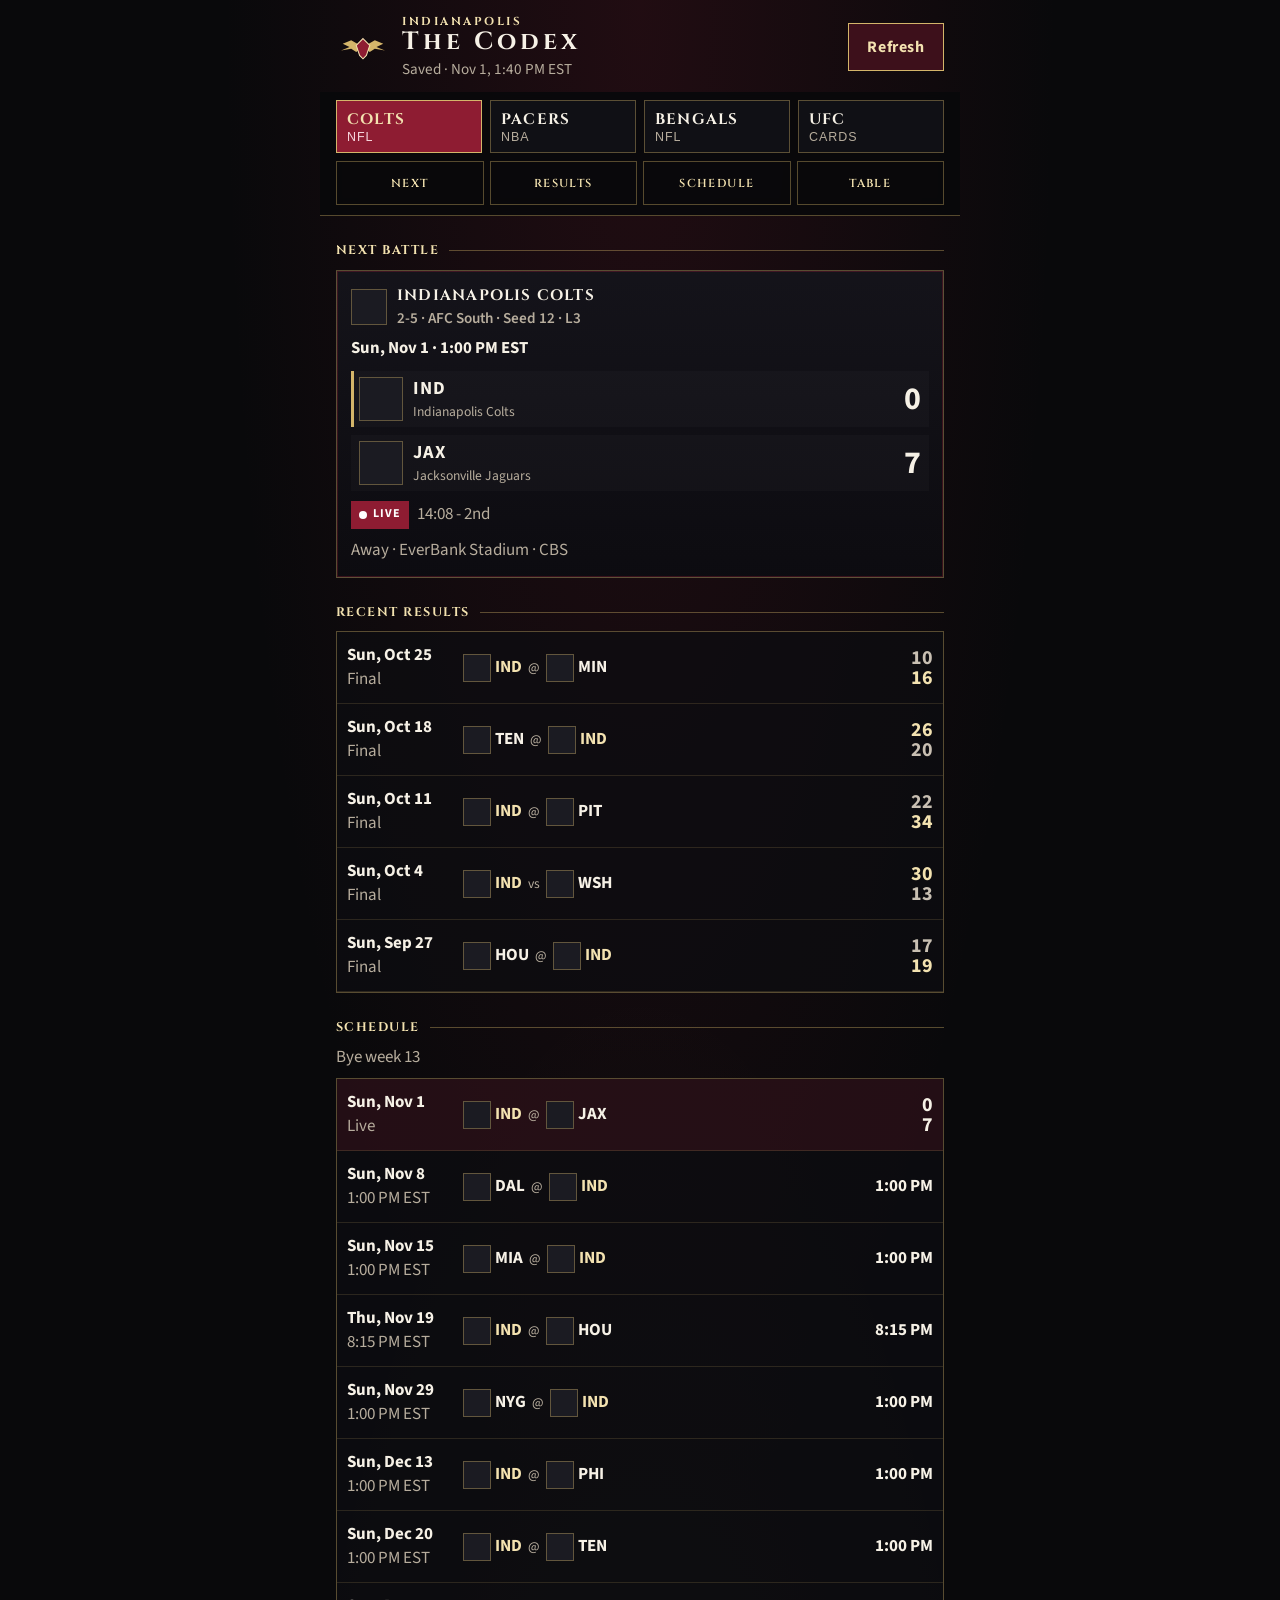
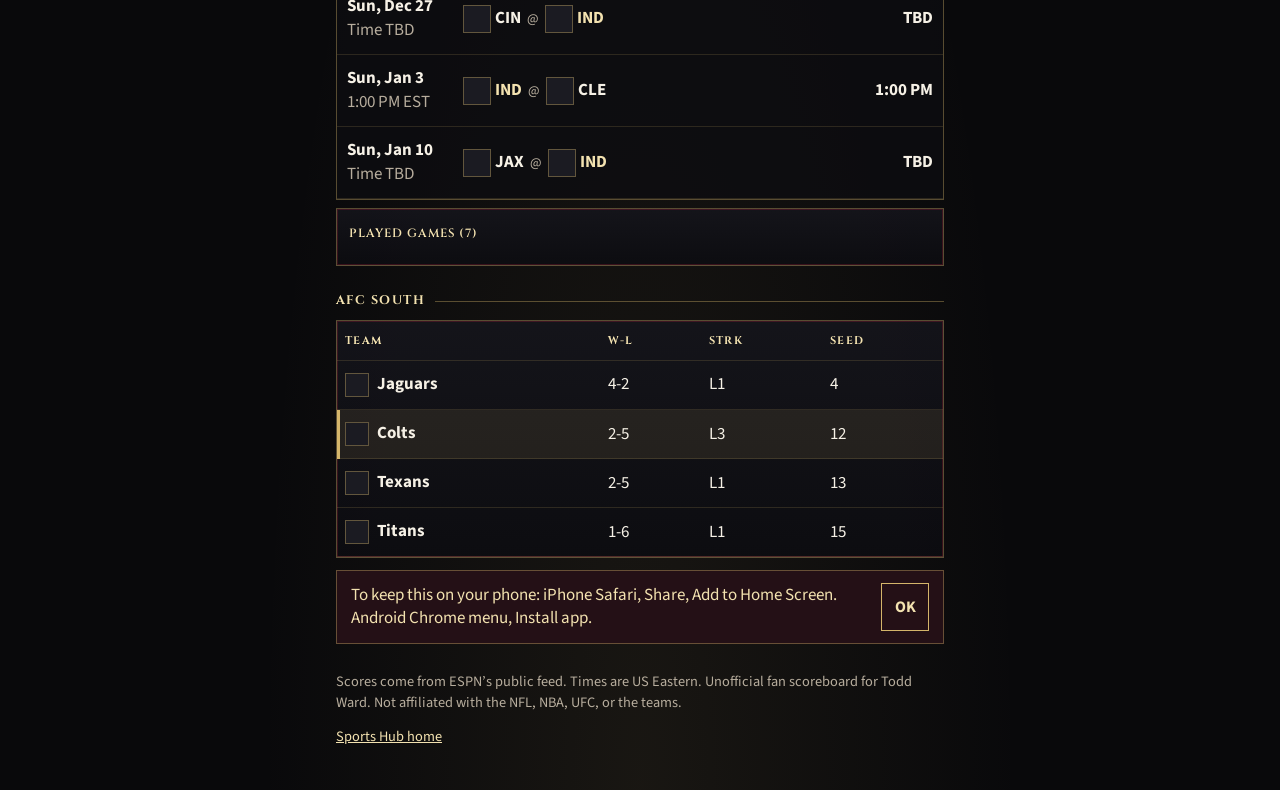
==== sports/index.html @ fb6eca62 "Add the Ward Sports phone scoreboard. A home-screen app for the Colts, Pacers, Bengals, and UFC, wit" ====
<!DOCTYPE html>
<html lang="en">
<head>
  <meta charset="utf-8">
  <meta name="viewport" content="width=device-width, initial-scale=1, viewport-fit=cover">
  <meta name="theme-color" content="#09090b">
  <meta name="description" content="Colts, Pacers, Bengals, and UFC scores for Todd Ward. Times in US Eastern.">
  <meta name="mobile-web-app-capable" content="yes">
  <meta name="apple-mobile-web-app-capable" content="yes">
  <meta name="apple-mobile-web-app-status-bar-style" content="black-translucent">
  <meta name="apple-mobile-web-app-title" content="Ward Sports">
  <title>Ward Sports</title>
  <link rel="manifest" href="manifest.webmanifest">
  <link rel="icon" href="icons/icon-192.png" sizes="192x192">
  <link rel="apple-touch-icon" href="icons/apple-touch-icon.png">
  <link rel="stylesheet" href="css/app.css">
</head>
<body>
  <div class="shell">
    <header class="mast">
      <div class="brand">
        <svg class="aquila" viewBox="0 0 64 32" aria-hidden="true">
          <path fill="#d4b56a" d="M32 16 L18 8 L8 12 L16 16 L6 20 L18 18 L24 22 Z"/>
          <path fill="#d4b56a" d="M32 16 L46 8 L56 12 L48 16 L58 20 L46 18 L40 22 Z"/>
          <path fill="#8e1c32" stroke="#f3e2b0" stroke-width="1.2" d="M32 6 L40 14 L36 26 L32 30 L28 26 L24 14 Z"/>
        </svg>
        <div>
          <p class="eyebrow">Indianapolis</p>
          <h1>The Codex</h1>
          <p class="place" id="updated">Eastern time</p>
        </div>
      </div>
      <button type="button" class="refresh" id="refresh">Refresh</button>
    </header>
    <div class="sticky-bar">
      <nav class="teams" id="teams" aria-label="Teams"></nav>
      <nav class="section-nav" id="sections" aria-label="Sections"></nav>
    </div>
    <div id="status"></div>
    <main id="main">
      <p class="empty">Consulting the Codex…</p>
    </main>
    <div class="hint" id="install-hint" hidden>
      <p>To keep this on your phone: iPhone Safari, Share, Add to Home Screen. Android Chrome menu, Install app.</p>
      <button type="button" id="dismiss-hint">OK</button>
    </div>
    <footer class="footer">
      <p>Scores come from ESPN’s public feed. Times are US Eastern. Unofficial fan scoreboard for Todd Ward. Not affiliated with the NFL, NBA, UFC, or the teams.</p>
      <p><a href="../">Sports Hub home</a></p>
    </footer>
  </div>
  <noscript>
    <p class="banner">This scoreboard needs JavaScript. It only requests public scores.</p>
  </noscript>
  <script type="module" src="js/app.js"></script>
</body>
</html>
---- sports/css/app.css ----
@font-face {
  font-family: "Cinzel";
  font-style: normal;
  font-weight: 600;
  font-display: swap;
  src: url("../fonts/cinzel-latin-600.woff2") format("woff2");
  unicode-range: U+0000-00FF, U+0131, U+0152-0153, U+02BB-02BC, U+02C6, U+02DA, U+02DC, U+0304, U+0308, U+0329, U+2000-206F, U+20AC, U+2122, U+2191, U+2193, U+2212, U+2215, U+FEFF, U+FFFD;
}
@font-face {
  font-family: "Cinzel";
  font-style: normal;
  font-weight: 700;
  font-display: swap;
  src: url("../fonts/cinzel-latin-700.woff2") format("woff2");
  unicode-range: U+0000-00FF, U+0131, U+0152-0153, U+02BB-02BC, U+02C6, U+02DA, U+02DC, U+0304, U+0308, U+0329, U+2000-206F, U+20AC, U+2122, U+2191, U+2193, U+2212, U+2215, U+FEFF, U+FFFD;
}
@font-face {
  font-family: "Source Sans 3";
  font-style: normal;
  font-weight: 400;
  font-display: swap;
  src: url("../fonts/source-sans-3-latin-ext-400.woff2") format("woff2");
  unicode-range: U+0100-02BA, U+02BD-02C5, U+02C7-02CC, U+02CE-02D7, U+02DD-02FF, U+0304, U+0308, U+0329, U+1D00-1DBF, U+1E00-1E9F, U+1EF2-1EFF, U+2020, U+20A0-20AB, U+20AD-20C0, U+2113, U+2C60-2C7F, U+A720-A7FF;
}
@font-face {
  font-family: "Source Sans 3";
  font-style: normal;
  font-weight: 600;
  font-display: swap;
  src: url("../fonts/source-sans-3-latin-ext-600.woff2") format("woff2");
  unicode-range: U+0100-02BA, U+02BD-02C5, U+02C7-02CC, U+02CE-02D7, U+02DD-02FF, U+0304, U+0308, U+0329, U+1D00-1DBF, U+1E00-1E9F, U+1EF2-1EFF, U+2020, U+20A0-20AB, U+20AD-20C0, U+2113, U+2C60-2C7F, U+A720-A7FF;
}
@font-face {
  font-family: "Source Sans 3";
  font-style: normal;
  font-weight: 700;
  font-display: swap;
  src: url("../fonts/source-sans-3-latin-ext-700.woff2") format("woff2");
  unicode-range: U+0100-02BA, U+02BD-02C5, U+02C7-02CC, U+02CE-02D7, U+02DD-02FF, U+0304, U+0308, U+0329, U+1D00-1DBF, U+1E00-1E9F, U+1EF2-1EFF, U+2020, U+20A0-20AB, U+20AD-20C0, U+2113, U+2C60-2C7F, U+A720-A7FF;
}
@font-face {
  font-family: "Source Sans 3";
  font-style: normal;
  font-weight: 400;
  font-display: swap;
  src: url("../fonts/source-sans-3-latin-400.woff2") format("woff2");
  unicode-range: U+0000-00FF, U+0131, U+0152-0153, U+02BB-02BC, U+02C6, U+02DA, U+02DC, U+0304, U+0308, U+0329, U+2000-206F, U+20AC, U+2122, U+2191, U+2193, U+2212, U+2215, U+FEFF, U+FFFD;
}
@font-face {
  font-family: "Source Sans 3";
  font-style: normal;
  font-weight: 600;
  font-display: swap;
  src: url("../fonts/source-sans-3-latin-600.woff2") format("woff2");
  unicode-range: U+0000-00FF, U+0131, U+0152-0153, U+02BB-02BC, U+02C6, U+02DA, U+02DC, U+0304, U+0308, U+0329, U+2000-206F, U+20AC, U+2122, U+2191, U+2193, U+2212, U+2215, U+FEFF, U+FFFD;
}
@font-face {
  font-family: "Source Sans 3";
  font-style: normal;
  font-weight: 700;
  font-display: swap;
  src: url("../fonts/source-sans-3-latin-700.woff2") format("woff2");
  unicode-range: U+0000-00FF, U+0131, U+0152-0153, U+02BB-02BC, U+02C6, U+02DA, U+02DC, U+0304, U+0308, U+0329, U+2000-206F, U+20AC, U+2122, U+2191, U+2193, U+2212, U+2215, U+FEFF, U+FFFD;
}

:root {
  color-scheme: dark;
  --bg: #09090b;
  --bg-2: #14141a;
  --ink: #f6f1e6;
  --muted: #b7ad9d;
  --gold: #d4b56a;
  --gold-2: #f3e2b0;
  --crimson: #8e1c32;
  --line: rgba(212, 181, 106, 0.38);
  --sans: "Source Sans 3", "Segoe UI", sans-serif;
  --display: "Cinzel", Palatino, "Palatino Linotype", serif;
}

* { box-sizing: border-box; }
html { scroll-behavior: smooth; }
body {
  margin: 0;
  background:
    radial-gradient(ellipse at top, rgba(142, 28, 50, 0.18), transparent 46%),
    radial-gradient(ellipse at bottom, rgba(212, 181, 106, 0.08), transparent 42%),
    var(--bg);
  color: var(--ink);
  font-family: var(--sans);
  font-size: 17px;
  line-height: 1.4;
}
button, a, summary { touch-action: manipulation; }
:focus-visible {
  outline: 3px solid var(--gold-2);
  outline-offset: 2px;
}
.shell {
  width: min(640px, 100%);
  margin: 0 auto;
  padding: 0 16px calc(28px + env(safe-area-inset-bottom));
}
.mast {
  display: flex;
  align-items: center;
  justify-content: space-between;
  gap: 12px;
  padding: calc(14px + env(safe-area-inset-top)) 0 12px;
}
.brand { display: flex; gap: 12px; align-items: center; min-width: 0; }
.aquila { width: 54px; height: 28px; flex: none; }
.eyebrow, .kicker, h2, .team-name, .event-name, .identity-name {
  font-family: var(--display);
  font-weight: 700;
  letter-spacing: 0.12em;
  text-transform: uppercase;
}
.eyebrow { margin: 0; color: var(--gold-2); font-size: 0.72rem; letter-spacing: 0.22em; }
h1 {
  margin: 0;
  font-family: var(--display);
  font-size: 1.55rem;
  font-weight: 700;
  letter-spacing: 0.16em;
  line-height: 1;
}
.place { margin: 4px 0 0; color: var(--muted); font-size: 0.95rem; }
.refresh {
  min-height: 48px;
  min-width: 96px;
  padding: 0 16px;
  border: 1px solid var(--gold);
  background: #3d101b;
  color: var(--gold-2);
  font: 700 1rem/1 var(--sans);
  letter-spacing: 0.04em;
}
.refresh:disabled { opacity: 0.6; }
.sticky-bar {
  position: sticky;
  top: env(safe-area-inset-top);
  z-index: 5;
  margin: 0 -16px;
  padding: 8px 16px 10px;
  background: rgba(9, 9, 11, 0.94);
  border-bottom: 1px solid var(--line);
  backdrop-filter: blur(10px);
}
.teams {
  display: grid;
  grid-template-columns: 1fr 1fr;
  gap: 8px;
}
.team-btn {
  min-height: 52px;
  padding: 8px 10px;
  border: 1px solid var(--line);
  background: #101015;
  color: var(--ink);
  text-align: left;
}
.team-btn.is-active {
  background: var(--crimson);
  border-color: var(--gold);
  color: var(--gold-2);
}
.team-name { display: block; font-size: 0.95rem; letter-spacing: 0.08em; }
.team-league { display: block; color: var(--muted); font-size: 0.78rem; letter-spacing: 0.08em; text-transform: uppercase; }
.team-btn.is-active .team-league { color: #f6d5dc; }
.section-nav {
  display: flex;
  gap: 6px;
  margin-top: 8px;
}
.section-link {
  flex: 1;
  min-height: 44px;
  display: flex;
  align-items: center;
  justify-content: center;
  border: 1px solid var(--line);
  background: transparent;
  color: var(--gold-2);
  text-decoration: none;
  font-family: var(--display);
  font-size: 0.72rem;
  letter-spacing: 0.12em;
  text-transform: uppercase;
  padding: 0 4px;
  cursor: pointer;
}
.game-row.is-event { grid-template-columns: 108px minmax(0, 1fr); }
.fighter-name { min-width: 0; }
.open-app {
  display: flex;
  align-items: center;
  justify-content: center;
  min-height: 56px;
  margin-top: 8px;
  text-decoration: none;
}
.hub-list { list-style: none; margin: 18px 0; padding: 0; display: grid; gap: 8px; }
.hub-list a {
  display: flex;
  align-items: center;
  min-height: 52px;
  padding: 0 14px;
  border: 1px solid var(--line);
  color: var(--gold-2);
  text-decoration: none;
  font-family: var(--display);
  letter-spacing: 0.08em;
  text-transform: uppercase;
}
.banner, .hint {
  margin: 12px 0 0;
  padding: 12px 14px;
  border: 1px solid var(--line);
  background: #241016;
  color: var(--gold-2);
}
.hint { display: flex; gap: 12px; align-items: center; justify-content: space-between; }
.hint p { margin: 0; }
.hint button, summary {
  min-height: 48px;
}
.hint button {
  flex: none;
  min-width: 48px;
  border: 1px solid var(--gold);
  background: transparent;
  color: var(--gold-2);
  font: 700 1rem/1 var(--sans);
}
.block { padding-top: 8px; scroll-margin-top: 210px; }
h2 {
  margin: 18px 0 10px;
  font-size: 0.78rem;
  color: var(--gold-2);
  display: flex;
  align-items: center;
  gap: 10px;
}
h2::after {
  content: "";
  height: 1px;
  flex: 1;
  background: var(--line);
}
.battle-card, .game-row, .table-wrap, details {
  background: linear-gradient(180deg, rgba(20, 20, 26, 0.96), rgba(12, 12, 16, 0.96));
  border: 1px solid var(--line);
  box-shadow: inset 0 0 0 1px rgba(142, 28, 50, 0.35);
}
.battle-card { padding: 14px; }
.identity { display: flex; gap: 10px; align-items: center; margin: 0 0 8px; }
.identity-name { display: block; font-size: 0.95rem; letter-spacing: 0.08em; }
.identity-meta, .meta, .note, .empty, .row-sub, .record, .weight, .method { color: var(--muted); }
.identity-meta { display: block; margin-top: 2px; font-family: var(--sans); letter-spacing: 0; text-transform: none; font-weight: 600; font-size: 0.95rem; }
.when { margin: 0 0 10px; font-size: 1.05rem; font-weight: 700; }
.scoreboard { display: grid; gap: 8px; }
.side, .fighter, .game-row, .mini {
  display: flex;
  align-items: center;
  gap: 10px;
}
.side {
  min-height: 56px;
  padding: 4px 8px;
  background: rgba(255, 255, 255, 0.02);
}
.side.is-ours { box-shadow: inset 3px 0 0 var(--gold); }
.side-name { display: flex; flex-direction: column; min-width: 0; flex: 1; }
.abbr { font-weight: 700; font-size: 1.15rem; letter-spacing: 0.06em; }
.full { color: var(--muted); font-size: 0.85rem; white-space: nowrap; overflow: hidden; text-overflow: ellipsis; }
.score {
  margin-left: auto;
  min-width: 2.2ch;
  font-variant-numeric: tabular-nums;
  font-weight: 700;
  font-size: 2rem;
  line-height: 1;
  color: var(--ink);
  text-align: right;
}
.score.is-win { color: var(--gold-2); }
.score.is-loss { color: #c8bfb2; }
.meta { margin: 10px 0 0; display: flex; gap: 8px; align-items: center; flex-wrap: wrap; }
.dim { color: var(--muted); }
.live-pill {
  display: inline-flex;
  align-items: center;
  min-height: 28px;
  padding: 0 8px;
  background: var(--crimson);
  color: #fff;
  font-weight: 700;
  letter-spacing: 0.08em;
  text-transform: uppercase;
  font-size: 0.75rem;
}
.live-pill::before {
  content: "";
  width: 8px;
  height: 8px;
  margin-right: 6px;
  border-radius: 50%;
  background: #fff;
  animation: pulse 1.4s ease-in-out infinite;
}
.stack { display: grid; }
.game-row {
  display: grid;
  grid-template-columns: 108px minmax(0, 1fr) auto;
  gap: 8px;
  align-items: center;
  min-height: 72px;
  padding: 8px 10px;
  border-top: 0;
  border-left: 0;
  border-right: 0;
  box-shadow: none;
  background: transparent;
}
.stack .game-row { border: 0; border-bottom: 1px solid rgba(212, 181, 106, 0.16); }
.stack { border: 1px solid var(--line); background: rgba(12, 12, 16, 0.75); }
.when-col, .event-line { display: flex; flex-direction: column; min-width: 0; }
.row-date { font-weight: 700; }
.matchup { display: flex; align-items: center; gap: 6px; min-width: 0; flex-wrap: wrap; }
.mini { gap: 4px; font-weight: 700; }
.mini.is-ours { color: var(--gold-2); }
.at { color: var(--muted); font-size: 0.85rem; }
.row-score { display: flex; flex-direction: column; align-items: flex-end; min-width: 52px; }
.row-score .score { font-size: 1.25rem; }
.row-time { font-weight: 700; }
.game-row.is-next { background: rgba(142, 28, 50, 0.18); }
.note, .empty { margin: 0 0 8px; }
.table-wrap { overflow-x: auto; }
table { width: 100%; border-collapse: collapse; }
th, td {
  padding: 12px 8px;
  text-align: left;
  border-bottom: 1px solid rgba(212, 181, 106, 0.16);
  font-variant-numeric: tabular-nums;
  white-space: nowrap;
}
th[scope="row"] {
  display: flex;
  align-items: center;
  gap: 8px;
  font-weight: 700;
  text-align: left;
}
tbody tr.is-ours { background: rgba(212, 181, 106, 0.1); box-shadow: inset 3px 0 0 var(--gold); }
thead th {
  font-family: var(--display);
  font-size: 0.68rem;
  letter-spacing: 0.12em;
  text-transform: uppercase;
  color: var(--gold-2);
  font-weight: 700;
}
.event-name { margin: 0 0 6px; font-size: 1.05rem; letter-spacing: 0.04em; line-height: 1.25; text-transform: none; }
.kicker { margin: 0 0 4px; color: var(--gold); font-size: 0.72rem; }
.fights { display: grid; gap: 8px; margin-top: 12px; }
.fight { padding: 8px 0; border-top: 1px solid rgba(212, 181, 106, 0.16); }
.fight.is-main { border-top: 0; padding-top: 0; }
.fighter { justify-content: space-between; }
.fight-head {
  display: flex;
  justify-content: space-between;
  align-items: baseline;
  gap: 12px;
  margin-bottom: 4px;
  font-size: 0.85rem;
}
.fighters { display: grid; gap: 4px; }
.fighter { min-height: 36px; }
.fighter-name { font-weight: 700; flex: 1; }
.fighter.is-winner .fighter-name { color: var(--gold-2); }
.win-mark {
  min-width: 28px;
  text-align: center;
  color: #1a1206;
  background: var(--gold);
  font-weight: 700;
  font-size: 0.8rem;
}
.method { margin-left: auto; }
details { margin-top: 8px; padding: 0 12px 8px; }
summary {
  display: flex;
  align-items: center;
  cursor: pointer;
  color: var(--gold-2);
  font-family: var(--display);
  letter-spacing: 0.08em;
  text-transform: uppercase;
  font-size: 0.75rem;
}
summary::-webkit-details-marker { display: none; }
.logo, .logo-fallback { object-fit: contain; flex: none; }
.logo-fallback {
  display: inline-block;
  border: 1px solid var(--line);
  background: #1b1b22;
}
.footer {
  margin-top: 28px;
  color: var(--muted);
  font-size: 0.9rem;
}
.footer a { color: var(--gold-2); }
@media (min-width: 520px) {
  .teams { grid-template-columns: repeat(4, 1fr); }
  .block { scroll-margin-top: 150px; }
}
@media (max-width: 380px) {
  .game-row { grid-template-columns: 92px minmax(0, 1fr); }
  .row-score { grid-column: 2; flex-direction: row; gap: 10px; justify-content: flex-end; }
  h1 { letter-spacing: 0.1em; font-size: 1.35rem; }
}
@media (prefers-reduced-motion: reduce) {
  .live-pill::before { animation: none; }
  html { scroll-behavior: auto; }
}
@keyframes pulse {
  0%, 100% { opacity: 1; }
  50% { opacity: 0.35; }
}
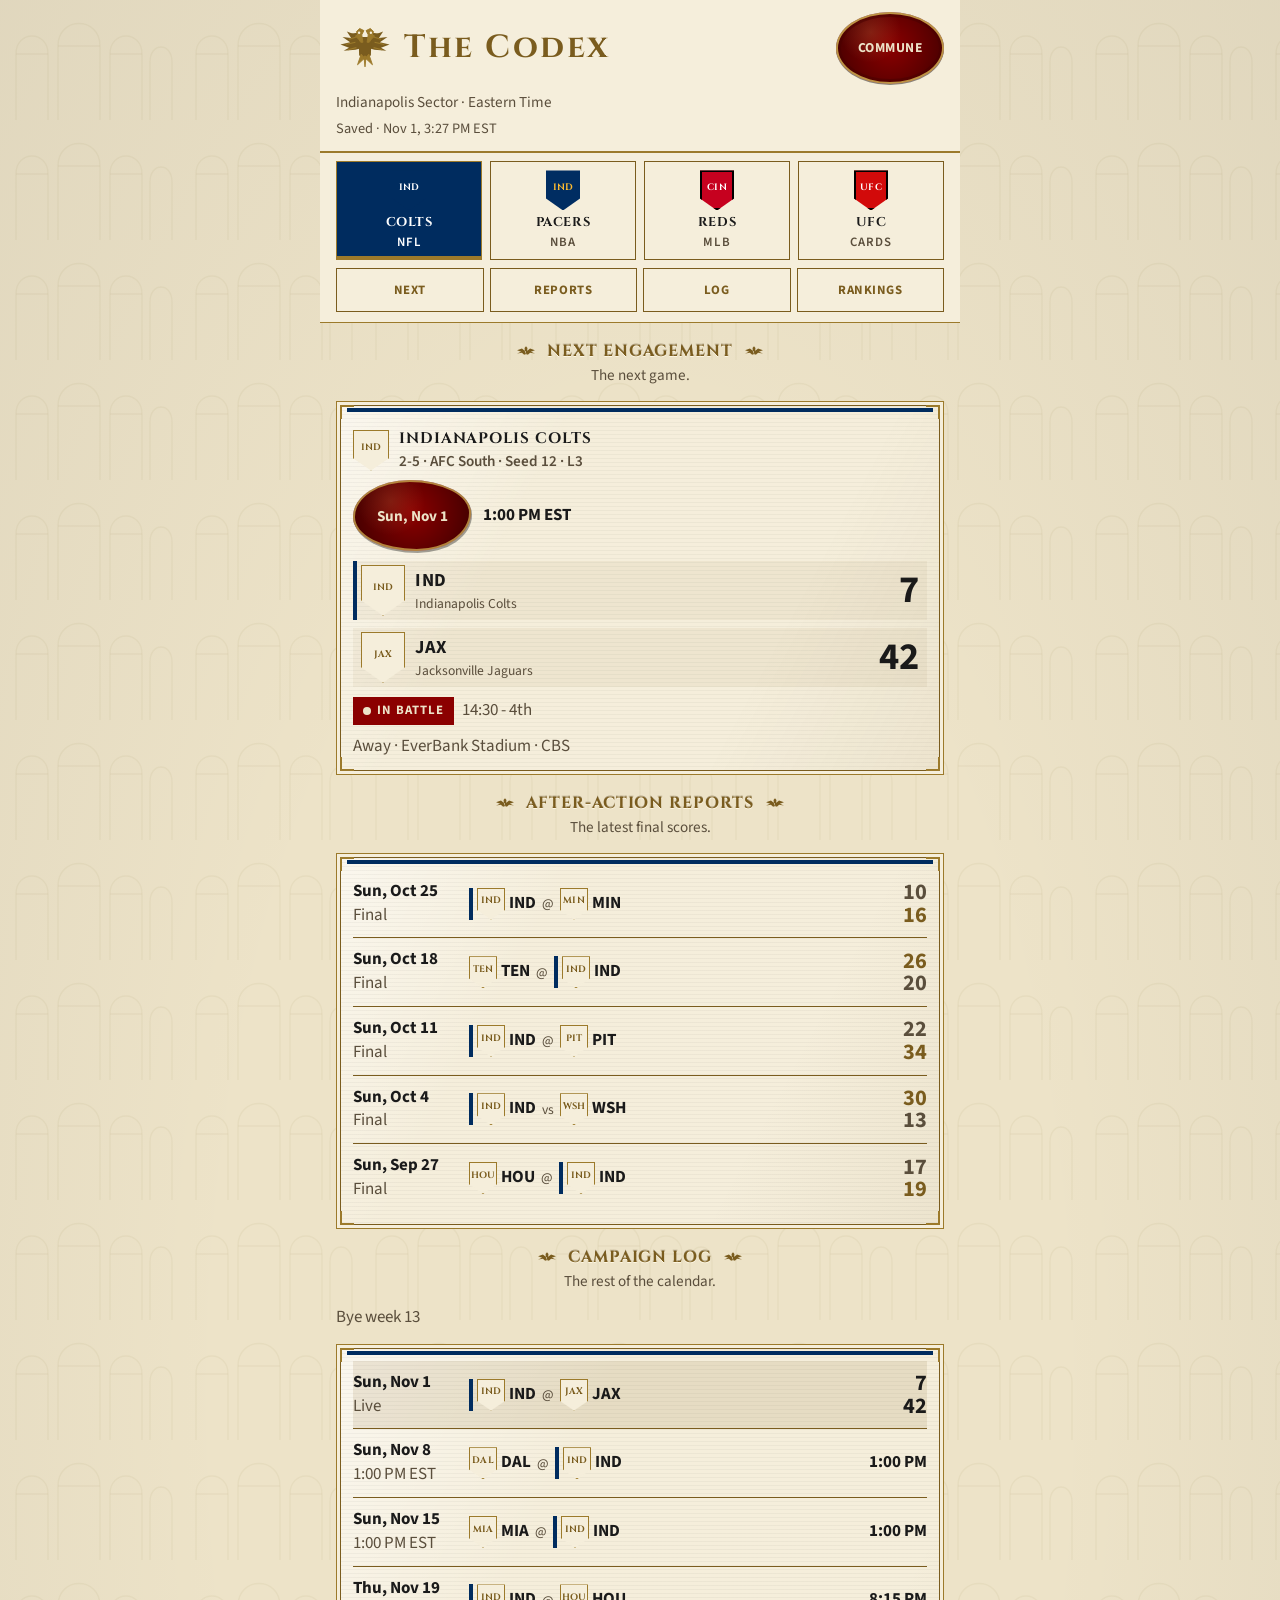
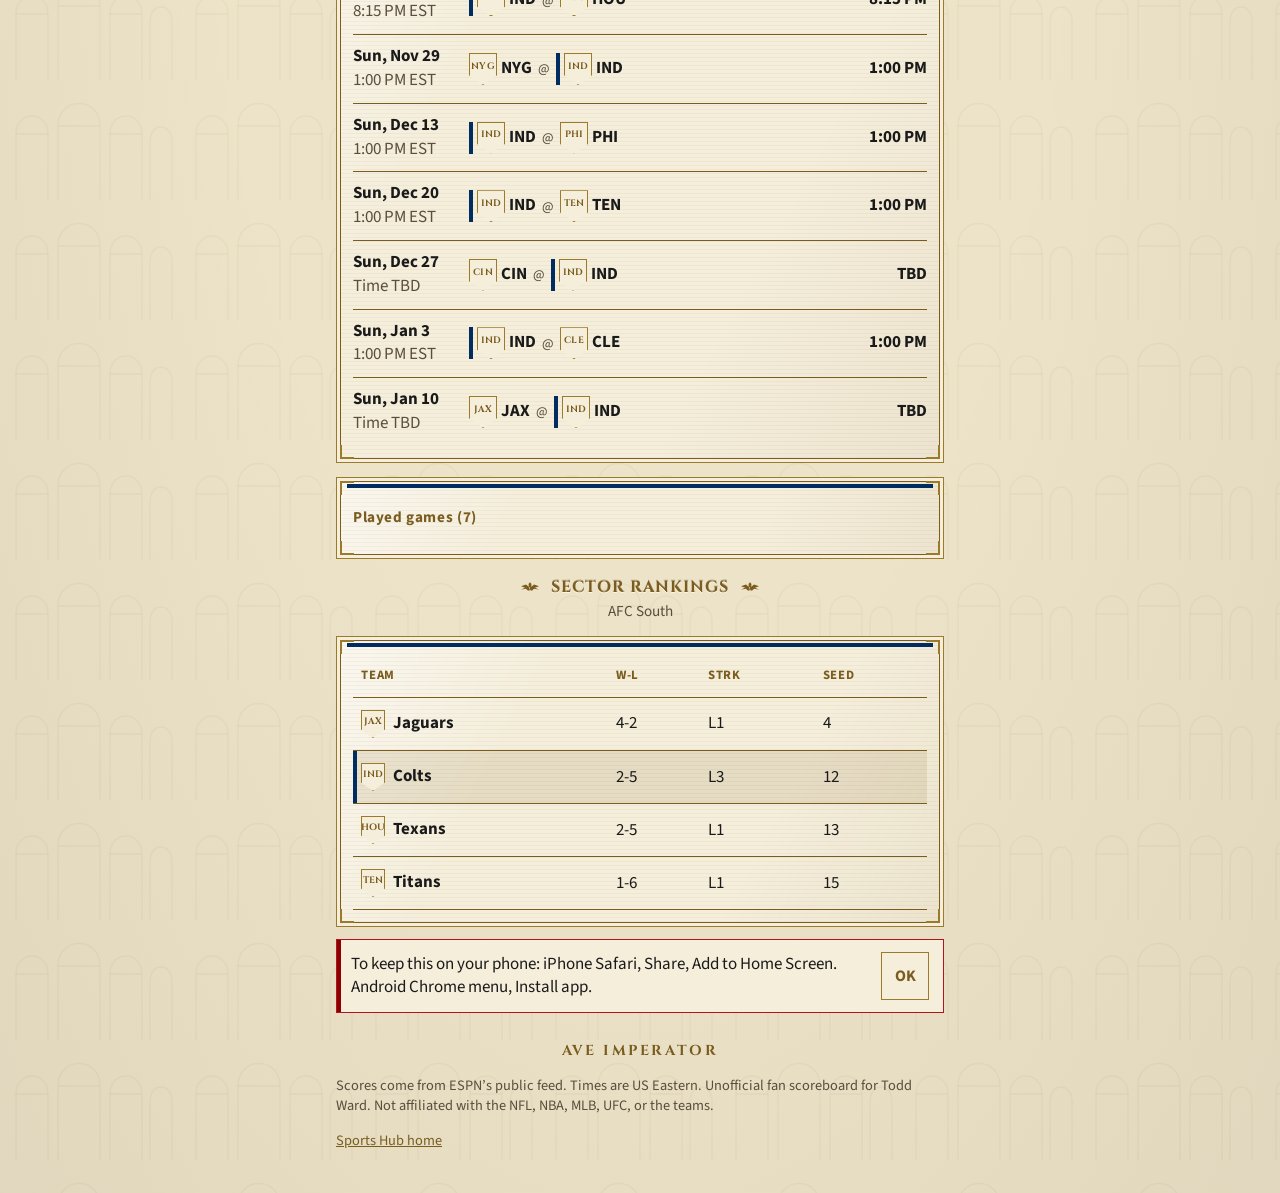
==== commit d1204cd3: "Replace the Bengals with the Reds and restyle the scoreboard. The Cincinnati Reds come from ESPN's p" ====
--- a/sports/index.html
+++ b/sports/index.html
@@ -3,8 +3,9 @@
 <head>
   <meta charset="utf-8">
   <meta name="viewport" content="width=device-width, initial-scale=1, viewport-fit=cover">
-  <meta name="theme-color" content="#09090b">
-  <meta name="description" content="Colts, Pacers, Bengals, and UFC scores for Todd Ward. Times in US Eastern.">
+  <meta name="theme-color" content="#0B0B0D">
+  <meta name="theme-color" content="#EDE3C8" media="(prefers-color-scheme: light)">
+  <meta name="description" content="Colts, Pacers, Reds, and UFC scores for Todd Ward. Times in US Eastern.">
   <meta name="mobile-web-app-capable" content="yes">
   <meta name="apple-mobile-web-app-capable" content="yes">
   <meta name="apple-mobile-web-app-status-bar-style" content="black-translucent">
@@ -18,19 +19,31 @@
 <body>
   <div class="shell">
     <header class="mast">
+      <div class="mast-row">
       <div class="brand">
-        <svg class="aquila" viewBox="0 0 64 32" aria-hidden="true">
-          <path fill="#d4b56a" d="M32 16 L18 8 L8 12 L16 16 L6 20 L18 18 L24 22 Z"/>
-          <path fill="#d4b56a" d="M32 16 L46 8 L56 12 L48 16 L58 20 L46 18 L40 22 Z"/>
-          <path fill="#8e1c32" stroke="#f3e2b0" stroke-width="1.2" d="M32 6 L40 14 L36 26 L32 30 L28 26 L24 14 Z"/>
+        <svg class="aquila" viewBox="34 16 60 50" aria-hidden="true">
+          <path d="M62.8 34.8 53.6 26.7 44.3 23.2 48.9 30.2 39.6 29 47.8 34.8 37.3 37.2 46.6 40.6 40.8 44.1 53.6 43 61.7 40.6Z"/>
+          <path d="M65.2 34.8 74.4 26.7 83.7 23.2 79.1 30.2 88.4 29 80.2 34.8 90.7 37.2 81.4 40.6 87.2 44.1 74.4 43 66.3 40.6Z"/>
+          <path d="M57 29 71 29 70.4 48.8 64 54.6 57.6 48.8Z"/>
+          <path d="M55.9 24.4 47.8 25.6 55.3 27.9Z"/>
+          <path d="M72.1 24.4 80.2 25.6 72.7 27.9Z"/>
+          <path class="bright" d="M61.7 34.8 60.5 26.7 62.8 22.1 58.2 19.8 54.7 23.2 55.9 26.7 53.6 27.9 57 31.4 59.4 34.8Z"/>
+          <path class="bright" d="M66.3 34.8 67.5 26.7 65.2 22.1 69.8 19.8 73.3 23.2 72.1 26.7 74.4 27.9 71 31.4 68.6 34.8Z"/>
+          <path class="bright" d="M59.9 47.6 55.9 59.2 63.4 52.2Z"/>
+          <path class="bright" d="M62.8 49.9 64 61.5 65.2 49.9Z"/>
+          <path class="bright" d="M68.1 47.6 72.1 59.2 64.6 52.2Z"/>
+          <path class="line" d="M54.7 29 46.6 31.4M53.6 34.8 43.1 37.2M54.7 40.6 45.4 43M73.3 29 81.4 31.4M74.4 34.8 84.9 37.2M73.3 40.6 82.6 43"/>
+          <circle class="eye" cx="57.6" cy="24.4" r="1.3"/>
+          <circle class="eye" cx="70.4" cy="24.4" r="1.3"/>
         </svg>
         <div>
-          <p class="eyebrow">Indianapolis</p>
           <h1>The Codex</h1>
-          <p class="place" id="updated">Eastern time</p>
         </div>
       </div>
-      <button type="button" class="refresh" id="refresh">Refresh</button>
+      <button type="button" class="refresh" id="refresh" aria-label="Refresh">Commune</button>
+      </div>
+      <p class="place">Indianapolis Sector · Eastern Time</p>
+      <p class="status-line" id="updated"></p>
     </header>
     <div class="sticky-bar">
       <nav class="teams" id="teams" aria-label="Teams"></nav>
@@ -38,14 +51,15 @@
     </div>
     <div id="status"></div>
     <main id="main">
-      <p class="empty">Consulting the Codex…</p>
+      <p class="empty candle">Consulting the Codex…</p>
     </main>
     <div class="hint" id="install-hint" hidden>
       <p>To keep this on your phone: iPhone Safari, Share, Add to Home Screen. Android Chrome menu, Install app.</p>
       <button type="button" id="dismiss-hint">OK</button>
     </div>
     <footer class="footer">
-      <p>Scores come from ESPN’s public feed. Times are US Eastern. Unofficial fan scoreboard for Todd Ward. Not affiliated with the NFL, NBA, UFC, or the teams.</p>
+      <p class="motto">Ave Imperator</p>
+      <p>Scores come from ESPN’s public feed. Times are US Eastern. Unofficial fan scoreboard for Todd Ward. Not affiliated with the NFL, NBA, MLB, UFC, or the teams.</p>
       <p><a href="../">Sports Hub home</a></p>
     </footer>
   </div>
--- a/sports/css/app.css
+++ b/sports/css/app.css
@@ -65,32 +65,66 @@
 
 :root {
   color-scheme: dark;
-  --bg: #09090b;
-  --bg-2: #14141a;
-  --ink: #f6f1e6;
-  --muted: #b7ad9d;
-  --gold: #d4b56a;
-  --gold-2: #f3e2b0;
-  --crimson: #8e1c32;
-  --line: rgba(212, 181, 106, 0.38);
+  --bg: #0B0B0D;
+  --panel: #1E2124;
+  --raised: #2A2E33;
+  --iron: #3A3F45;
+  --gold: #C9A44C;
+  --gold-2: #E8C874;
+  --bronze: #7A5C1E;
+  --ink: #EDE3C8;
+  --muted: #B8AA88;
+  --blood: #8B0000;
+  --blood-2: #B3121F;
+  --gold-text: #C9A44C;
+  --win: #E8C874;
+  --scan: rgba(237, 227, 200, 0.045);
+  --sheen: rgba(255, 255, 255, 0.05);
+  --shade: rgba(0, 0, 0, 0.22);
+  --vignette: rgba(0, 0, 0, 0.06);
+  --ours: rgba(237, 227, 200, 0.05);
   --sans: "Source Sans 3", "Segoe UI", sans-serif;
   --display: "Cinzel", Palatino, "Palatino Linotype", serif;
-}
+  --colts: #002C5F;
+  --colts-ink: #FFFFFF;
+  --pacers: #002D62;
+  --pacers-ink: #FDBB30;
+  /* Black is the Reds/UFC metal, not type: it fails 4.5:1 on the red fill. */
+  --reds: #C6011F;
+  --reds-mark: #000000;
+  --ufc-red: #D20A0A;
+  --ufc-mark: #000000;
+  --team: var(--colts);
+  --team-ink: var(--colts-ink);
+  --arches: url("data:image/svg+xml,%3Csvg xmlns='http://www.w3.org/2000/svg' width='180' height='120' viewBox='0 0 180 120'%3E%3Cg fill='none' stroke='%23C9A44C' stroke-width='1.4' stroke-opacity='0.06'%3E%3Cpath d='M16 120 V54 C16 30 48 30 48 54 V120'/%3E%3Cpath d='M58 120 V46 C58 16 100 16 100 46 V120'/%3E%3Cpath d='M110 120 V54 C110 30 142 30 142 54 V120'/%3E%3Cpath d='M150 120 V62 C150 42 172 42 172 62 V120'/%3E%3Cpath d='M16 54 H48 M58 46 H100 M110 54 H142'/%3E%3C/g%3E%3C/svg%3E");
+}
+
+html[data-team="colts"] { --team: var(--colts); --team-ink: var(--colts-ink); }
+html[data-team="pacers"] { --team: var(--pacers); --team-ink: var(--pacers-ink); }
+html[data-team="reds"] { --team: var(--reds); --team-ink: #FFFFFF; }
+html[data-team="ufc"] { --team: var(--ufc-red); --team-ink: #FFFFFF; }
+.team-colts { --team: var(--colts); --team-ink: var(--colts-ink); }
+.team-pacers { --team: var(--pacers); --team-ink: var(--pacers-ink); }
+.team-reds { --team: var(--reds); --team-ink: #FFFFFF; }
+.team-ufc { --team: var(--ufc-red); --team-ink: #FFFFFF; }
 
 * { box-sizing: border-box; }
 html { scroll-behavior: smooth; }
 body {
   margin: 0;
-  background:
-    radial-gradient(ellipse at top, rgba(142, 28, 50, 0.18), transparent 46%),
-    radial-gradient(ellipse at bottom, rgba(212, 181, 106, 0.08), transparent 42%),
-    var(--bg);
+  min-height: 100vh;
+  background-color: var(--bg);
+  background-image:
+    radial-gradient(ellipse at center, transparent 46%, var(--vignette) 100%),
+    var(--arches);
+  background-size: auto, 180px 120px;
   color: var(--ink);
   font-family: var(--sans);
   font-size: 17px;
   line-height: 1.4;
 }
 button, a, summary { touch-action: manipulation; }
+button { cursor: pointer; }
 :focus-visible {
   outline: 3px solid var(--gold-2);
   outline-offset: 2px;
@@ -102,49 +136,84 @@
 }
 .mast {
   display: flex;
+  flex-direction: column;
+  gap: 4px;
+  margin: 0 -16px;
+  padding: calc(12px + env(safe-area-inset-top)) 16px 12px;
+  background: var(--panel);
+  border-bottom: 2px solid var(--gold);
+}
+.mast-row {
+  display: flex;
   align-items: center;
   justify-content: space-between;
   gap: 12px;
-  padding: calc(14px + env(safe-area-inset-top)) 0 12px;
-}
-.brand { display: flex; gap: 12px; align-items: center; min-width: 0; }
-.aquila { width: 54px; height: 28px; flex: none; }
-.eyebrow, .kicker, h2, .team-name, .event-name, .identity-name {
-  font-family: var(--display);
-  font-weight: 700;
-  letter-spacing: 0.12em;
-  text-transform: uppercase;
-}
-.eyebrow { margin: 0; color: var(--gold-2); font-size: 0.72rem; letter-spacing: 0.22em; }
+}
+.brand { display: flex; gap: 10px; align-items: center; min-width: 0; }
+.aquila { width: 58px; height: 46px; flex: none; color: var(--gold); }
+.aquila path { fill: currentColor; }
+.aquila .bright { color: var(--gold-2); }
+.aquila .line { fill: none; stroke: var(--gold-2); stroke-width: 1.2; }
+.aquila .eye { fill: var(--panel); }
 h1 {
   margin: 0;
   font-family: var(--display);
-  font-size: 1.55rem;
-  font-weight: 700;
-  letter-spacing: 0.16em;
+  font-weight: 700;
+  font-size: 2rem;
+  letter-spacing: 0.08em;
   line-height: 1;
+  color: var(--gold-text);
 }
 .place { margin: 4px 0 0; color: var(--muted); font-size: 0.95rem; }
-.refresh {
-  min-height: 48px;
-  min-width: 96px;
+.status-line { margin: 2px 0 0; color: var(--muted); font-size: 0.9rem; min-height: 1.2em; }
+button.refresh {
+  flex: none;
+  width: 108px;
+  height: 72px;
+  padding: 8px 10px;
+  border: 0;
+  border-radius: 50%;
+  background:
+    radial-gradient(circle at 32% 28%, rgba(232, 200, 116, 0.16), transparent 34%),
+    radial-gradient(circle at 50% 48%, #8B0000, #4e0000 80%);
+  color: #EDE3C8;
+  font-family: var(--sans);
+  font-weight: 700;
+  font-size: 0.85rem;
+  letter-spacing: 0.04em;
+  line-height: 1.1;
+  text-transform: uppercase;
+  box-shadow:
+    inset 0 0 0 2px rgba(201, 164, 76, 0.9),
+    inset 0 0 0 5px rgba(74, 0, 0, 0.55),
+    0 1px 0 rgba(0, 0, 0, 0.45);
+}
+button.refresh:disabled { opacity: 0.72; }
+a.open-app {
+  display: flex;
+  align-items: center;
+  justify-content: center;
+  min-height: 52px;
+  margin-top: 8px;
   padding: 0 16px;
   border: 1px solid var(--gold);
-  background: #3d101b;
-  color: var(--gold-2);
-  font: 700 1rem/1 var(--sans);
-  letter-spacing: 0.04em;
-}
-.refresh:disabled { opacity: 0.6; }
+  background: var(--panel);
+  color: var(--gold-text);
+  box-shadow: inset 0 0 0 1px var(--bronze);
+  text-decoration: none;
+  font-family: var(--display);
+  font-weight: 700;
+  letter-spacing: 0.08em;
+  text-transform: uppercase;
+}
 .sticky-bar {
   position: sticky;
   top: env(safe-area-inset-top);
   z-index: 5;
   margin: 0 -16px;
   padding: 8px 16px 10px;
-  background: rgba(9, 9, 11, 0.94);
-  border-bottom: 1px solid var(--line);
-  backdrop-filter: blur(10px);
+  background: var(--panel);
+  border-bottom: 1px solid var(--gold);
 }
 .teams {
   display: grid;
@@ -152,21 +221,65 @@
   gap: 8px;
 }
 .team-btn {
-  min-height: 52px;
-  padding: 8px 10px;
-  border: 1px solid var(--line);
-  background: #101015;
+  display: flex;
+  align-items: center;
+  gap: 8px;
+  min-height: 64px;
+  padding: 8px;
+  border: 1px solid var(--iron);
+  background: var(--panel);
   color: var(--ink);
   text-align: left;
 }
 .team-btn.is-active {
-  background: var(--crimson);
+  background: var(--team);
+  color: var(--team-ink);
   border-color: var(--gold);
-  color: var(--gold-2);
-}
-.team-name { display: block; font-size: 0.95rem; letter-spacing: 0.08em; }
-.team-league { display: block; color: var(--muted); font-size: 0.78rem; letter-spacing: 0.08em; text-transform: uppercase; }
-.team-btn.is-active .team-league { color: #f6d5dc; }
+  box-shadow: inset 0 -3px 0 var(--gold);
+}
+.team-copy { min-width: 0; }
+.team-name, .event-name, .identity-name, .kicker, .motto {
+  font-family: var(--display);
+  font-weight: 700;
+  letter-spacing: 0.06em;
+  text-transform: uppercase;
+}
+.team-name { display: block; font-size: 0.95rem; }
+.team-league {
+  display: block;
+  margin-top: 2px;
+  color: var(--muted);
+  font-family: var(--sans);
+  font-size: 0.8rem;
+  font-weight: 600;
+  letter-spacing: 0.08em;
+  text-transform: uppercase;
+}
+.team-btn.is-active .team-league { color: var(--team-ink); }
+.shield {
+  display: inline-grid;
+  place-items: center;
+  flex: none;
+  width: 32px;
+  height: 38px;
+  padding-bottom: 5px;
+  background: var(--team, var(--raised));
+  color: var(--team-ink, var(--gold-text));
+  clip-path: polygon(0 0, 100% 0, 100% 70%, 50% 100%, 0 70%);
+  font-family: var(--display);
+  font-weight: 700;
+  font-size: 0.58rem;
+  letter-spacing: 0.01em;
+  line-height: 1;
+}
+.team-btn .shield { width: 34px; height: 40px; }
+.team-reds .shield { box-shadow: inset 0 0 0 2px var(--reds-mark); }
+.team-ufc .shield { box-shadow: inset 0 0 0 2px var(--ufc-mark); }
+.shield-plain {
+  background: var(--raised);
+  color: var(--gold-text);
+  box-shadow: inset 0 0 0 1px var(--gold);
+}
 .section-nav {
   display: flex;
   gap: 6px;
@@ -178,26 +291,15 @@
   display: flex;
   align-items: center;
   justify-content: center;
-  border: 1px solid var(--line);
-  background: transparent;
-  color: var(--gold-2);
-  text-decoration: none;
-  font-family: var(--display);
-  font-size: 0.72rem;
-  letter-spacing: 0.12em;
+  border: 1px solid var(--iron);
+  background: var(--raised);
+  color: var(--gold-text);
+  font-family: var(--sans);
+  font-size: 0.8rem;
+  font-weight: 700;
+  letter-spacing: 0.04em;
   text-transform: uppercase;
   padding: 0 4px;
-  cursor: pointer;
-}
-.game-row.is-event { grid-template-columns: 108px minmax(0, 1fr); }
-.fighter-name { min-width: 0; }
-.open-app {
-  display: flex;
-  align-items: center;
-  justify-content: center;
-  min-height: 56px;
-  margin-top: 8px;
-  text-decoration: none;
 }
 .hub-list { list-style: none; margin: 18px 0; padding: 0; display: grid; gap: 8px; }
 .hub-list a {
@@ -205,8 +307,9 @@
   align-items: center;
   min-height: 52px;
   padding: 0 14px;
-  border: 1px solid var(--line);
-  color: var(--gold-2);
+  border: 1px solid var(--iron);
+  background: var(--panel);
+  color: var(--gold-text);
   text-decoration: none;
   font-family: var(--display);
   letter-spacing: 0.08em;
@@ -215,51 +318,165 @@
 .banner, .hint {
   margin: 12px 0 0;
   padding: 12px 14px;
-  border: 1px solid var(--line);
-  background: #241016;
-  color: var(--gold-2);
+  border: 1px solid var(--blood-2);
+  background: var(--panel);
+  color: var(--ink);
+  box-shadow: inset 4px 0 0 var(--blood);
 }
 .hint { display: flex; gap: 12px; align-items: center; justify-content: space-between; }
 .hint p { margin: 0; }
-.hint button, summary {
-  min-height: 48px;
-}
 .hint button {
   flex: none;
   min-width: 48px;
+  min-height: 48px;
   border: 1px solid var(--gold);
   background: transparent;
-  color: var(--gold-2);
+  color: var(--gold-text);
   font: 700 1rem/1 var(--sans);
 }
-.block { padding-top: 8px; scroll-margin-top: 210px; }
+.block {
+  display: flex;
+  flex-direction: column;
+  gap: 14px;
+  padding-top: 18px;
+  scroll-margin-top: 230px;
+}
+.section-head { text-align: center; }
 h2 {
-  margin: 18px 0 10px;
-  font-size: 0.78rem;
-  color: var(--gold-2);
-  display: flex;
-  align-items: center;
-  gap: 10px;
-}
-h2::after {
+  display: flex;
+  align-items: center;
+  justify-content: center;
+  gap: 8px;
+  margin: 0;
+  color: var(--gold-text);
+  font-family: var(--display);
+  font-size: 1rem;
+  font-weight: 700;
+  letter-spacing: 0.06em;
+  line-height: 1.25;
+  text-transform: uppercase;
+  text-shadow: 0 1px 0 rgba(0, 0, 0, 0.75), 0 -1px 0 rgba(232, 200, 116, 0.35);
+}
+h2 span { text-align: center; }
+.section-sub {
+  margin: 4px 0 0;
+  color: var(--muted);
+  font-size: 0.95rem;
+}
+.rule-icon { width: 26px; height: 14px; flex: none; color: var(--gold-text); }
+.battle-card,
+.stack,
+.table-wrap,
+details {
+  position: relative;
+  padding: 16px;
+  border: 1px solid var(--gold);
+  background-color: var(--panel);
+  background-image:
+    repeating-linear-gradient(180deg, var(--scan) 0 1px, transparent 1px 4px),
+    linear-gradient(118deg, var(--sheen), transparent 30%, transparent 70%, var(--shade)),
+    linear-gradient(180deg, var(--raised), var(--panel));
+  box-shadow: inset 0 0 0 3px var(--panel), inset 0 0 0 4px var(--bronze);
+}
+.battle-card::before,
+.stack::before,
+.table-wrap::before,
+details::before {
   content: "";
-  height: 1px;
-  flex: 1;
-  background: var(--line);
-}
-.battle-card, .game-row, .table-wrap, details {
-  background: linear-gradient(180deg, rgba(20, 20, 26, 0.96), rgba(12, 12, 16, 0.96));
-  border: 1px solid var(--line);
-  box-shadow: inset 0 0 0 1px rgba(142, 28, 50, 0.35);
-}
-.battle-card { padding: 14px; }
-.identity { display: flex; gap: 10px; align-items: center; margin: 0 0 8px; }
-.identity-name { display: block; font-size: 0.95rem; letter-spacing: 0.08em; }
+  position: absolute;
+  z-index: 1;
+  top: 6px;
+  left: 10px;
+  right: 10px;
+  height: 4px;
+  background: var(--team);
+  pointer-events: none;
+}
+.battle-card::after,
+.stack::after,
+.table-wrap::after,
+details::after {
+  content: "";
+  position: absolute;
+  z-index: 1;
+  inset: 3px;
+  pointer-events: none;
+  background:
+    linear-gradient(var(--gold), var(--gold)) left top / 14px 2px no-repeat,
+    linear-gradient(var(--gold), var(--gold)) left top / 2px 14px no-repeat,
+    linear-gradient(var(--gold), var(--gold)) right top / 14px 2px no-repeat,
+    linear-gradient(var(--gold), var(--gold)) right top / 2px 14px no-repeat,
+    linear-gradient(var(--gold), var(--gold)) left bottom / 14px 2px no-repeat,
+    linear-gradient(var(--gold), var(--gold)) left bottom / 2px 14px no-repeat,
+    linear-gradient(var(--gold), var(--gold)) right bottom / 14px 2px no-repeat,
+    linear-gradient(var(--gold), var(--gold)) right bottom / 2px 14px no-repeat;
+}
+.battle-card { padding: 18px 16px 16px; }
+.stack:has(> .battle-card),
+details > .stack {
+  padding: 0;
+  border: 0;
+  background: none;
+  box-shadow: none;
+}
+.stack:has(> .battle-card) { display: grid; gap: 14px; }
+.stack:has(> .battle-card)::before,
+.stack:has(> .battle-card)::after,
+details > .stack::before,
+details > .stack::after { content: none; }
+.identity { display: flex; gap: 10px; align-items: center; margin: 8px 0 8px; }
+.identity-name { display: block; font-size: 0.95rem; }
 .identity-meta, .meta, .note, .empty, .row-sub, .record, .weight, .method { color: var(--muted); }
-.identity-meta { display: block; margin-top: 2px; font-family: var(--sans); letter-spacing: 0; text-transform: none; font-weight: 600; font-size: 0.95rem; }
-.when { margin: 0 0 10px; font-size: 1.05rem; font-weight: 700; }
+.identity-meta {
+  display: block;
+  margin-top: 2px;
+  font-family: var(--sans);
+  font-weight: 600;
+  font-size: 0.95rem;
+  letter-spacing: 0;
+  text-transform: none;
+}
+.when {
+  display: flex;
+  align-items: center;
+  gap: 12px;
+  flex-wrap: wrap;
+  margin: 0 0 10px;
+  color: var(--ink);
+  font-family: var(--sans);
+  font-weight: 700;
+}
+.wax {
+  position: relative;
+  z-index: 0;
+  display: inline-flex;
+  align-items: center;
+  justify-content: center;
+  min-width: 7.4rem;
+  min-height: 4.4rem;
+  padding: 0.85rem 0.7rem 0.7rem;
+  color: #EDE3C8;
+  font-size: 0.95rem;
+  font-weight: 700;
+  line-height: 1.15;
+  text-align: center;
+}
+.wax::before {
+  content: "";
+  position: absolute;
+  z-index: -1;
+  inset: 0;
+  background:
+    radial-gradient(circle at 32% 30%, rgba(232, 200, 116, 0.14), transparent 36%),
+    radial-gradient(circle at 50% 46%, #8B0000, #4c0000 78%);
+  border-radius: 48% 52% 46% 54% / 52% 46% 54% 48%;
+  box-shadow:
+    inset 0 0 0 2px rgba(201, 164, 76, 0.8),
+    1px 2px 0 rgba(0, 0, 0, 0.35);
+}
+.when-time { font-variant-numeric: tabular-nums; color: var(--ink); }
 .scoreboard { display: grid; gap: 8px; }
-.side, .fighter, .game-row, .mini {
+.side, .fighter, .mini {
   display: flex;
   align-items: center;
   gap: 10px;
@@ -267,37 +484,42 @@
 .side {
   min-height: 56px;
   padding: 4px 8px;
-  background: rgba(255, 255, 255, 0.02);
-}
-.side.is-ours { box-shadow: inset 3px 0 0 var(--gold); }
+  background: rgba(255, 255, 255, 0.03);
+}
+.side.is-ours,
+.mini.is-ours,
+tbody tr.is-ours { box-shadow: inset 4px 0 0 var(--team); }
+.mini.is-ours { padding-left: 8px; }
 .side-name { display: flex; flex-direction: column; min-width: 0; flex: 1; }
-.abbr { font-weight: 700; font-size: 1.15rem; letter-spacing: 0.06em; }
+.abbr { font-weight: 700; font-size: 1.15rem; letter-spacing: 0.04em; }
 .full { color: var(--muted); font-size: 0.85rem; white-space: nowrap; overflow: hidden; text-overflow: ellipsis; }
 .score {
   margin-left: auto;
   min-width: 2.2ch;
+  font-family: var(--sans);
   font-variant-numeric: tabular-nums;
   font-weight: 700;
-  font-size: 2rem;
+  font-size: 2.4rem;
   line-height: 1;
   color: var(--ink);
   text-align: right;
 }
-.score.is-win { color: var(--gold-2); }
-.score.is-loss { color: #c8bfb2; }
+.score.is-win { color: var(--win); }
+.score.is-loss { color: var(--muted); }
 .meta { margin: 10px 0 0; display: flex; gap: 8px; align-items: center; flex-wrap: wrap; }
 .dim { color: var(--muted); }
 .live-pill {
   display: inline-flex;
   align-items: center;
   min-height: 28px;
-  padding: 0 8px;
-  background: var(--crimson);
-  color: #fff;
-  font-weight: 700;
+  padding: 0 10px;
+  background: var(--blood);
+  color: #EDE3C8;
+  font-family: var(--sans);
+  font-weight: 700;
+  font-size: 0.8rem;
   letter-spacing: 0.08em;
   text-transform: uppercase;
-  font-size: 0.75rem;
 }
 .live-pill::before {
   content: "";
@@ -305,7 +527,7 @@
   height: 8px;
   margin-right: 6px;
   border-radius: 50%;
-  background: #fff;
+  background: #EDE3C8;
   animation: pulse 1.4s ease-in-out infinite;
 }
 .stack { display: grid; }
@@ -314,33 +536,27 @@
   grid-template-columns: 108px minmax(0, 1fr) auto;
   gap: 8px;
   align-items: center;
-  min-height: 72px;
-  padding: 8px 10px;
-  border-top: 0;
-  border-left: 0;
-  border-right: 0;
-  box-shadow: none;
+  min-height: 64px;
+  padding: 10px 0;
   background: transparent;
 }
-.stack .game-row { border: 0; border-bottom: 1px solid rgba(212, 181, 106, 0.16); }
-.stack { border: 1px solid var(--line); background: rgba(12, 12, 16, 0.75); }
+.stack > .game-row + .game-row { border-top: 1px solid var(--iron); }
+.game-row.is-next { background: var(--ours); }
+.game-row.is-event { grid-template-columns: 108px minmax(0, 1fr); }
 .when-col, .event-line { display: flex; flex-direction: column; min-width: 0; }
-.row-date { font-weight: 700; }
+.row-date, .row-time { font-weight: 700; color: var(--ink); font-variant-numeric: tabular-nums; }
 .matchup { display: flex; align-items: center; gap: 6px; min-width: 0; flex-wrap: wrap; }
 .mini { gap: 4px; font-weight: 700; }
-.mini.is-ours { color: var(--gold-2); }
 .at { color: var(--muted); font-size: 0.85rem; }
 .row-score { display: flex; flex-direction: column; align-items: flex-end; min-width: 52px; }
-.row-score .score { font-size: 1.25rem; }
-.row-time { font-weight: 700; }
-.game-row.is-next { background: rgba(142, 28, 50, 0.18); }
-.note, .empty { margin: 0 0 8px; }
-.table-wrap { overflow-x: auto; }
+.row-score .score { font-size: 1.4rem; }
+.note, .empty { margin: 0; }
+.table-wrap { overflow-x: auto; padding-top: 18px; }
 table { width: 100%; border-collapse: collapse; }
 th, td {
   padding: 12px 8px;
   text-align: left;
-  border-bottom: 1px solid rgba(212, 181, 106, 0.16);
+  border-bottom: 1px solid var(--iron);
   font-variant-numeric: tabular-nums;
   white-space: nowrap;
 }
@@ -351,21 +567,20 @@
   font-weight: 700;
   text-align: left;
 }
-tbody tr.is-ours { background: rgba(212, 181, 106, 0.1); box-shadow: inset 3px 0 0 var(--gold); }
+tbody tr.is-ours { background: var(--ours); }
 thead th {
-  font-family: var(--display);
-  font-size: 0.68rem;
-  letter-spacing: 0.12em;
-  text-transform: uppercase;
-  color: var(--gold-2);
-  font-weight: 700;
-}
-.event-name { margin: 0 0 6px; font-size: 1.05rem; letter-spacing: 0.04em; line-height: 1.25; text-transform: none; }
-.kicker { margin: 0 0 4px; color: var(--gold); font-size: 0.72rem; }
-.fights { display: grid; gap: 8px; margin-top: 12px; }
-.fight { padding: 8px 0; border-top: 1px solid rgba(212, 181, 106, 0.16); }
-.fight.is-main { border-top: 0; padding-top: 0; }
-.fighter { justify-content: space-between; }
+  font-family: var(--sans);
+  font-size: 0.8rem;
+  font-weight: 700;
+  letter-spacing: 0.06em;
+  text-transform: uppercase;
+  color: var(--gold-text);
+}
+.event-name { margin: 6px 0; font-size: 1.05rem; letter-spacing: 0.04em; line-height: 1.25; text-transform: none; }
+.kicker { margin: 6px 0 0; color: var(--gold-text); font-size: 0.8rem; }
+.fights { display: grid; margin-top: 8px; }
+.fight { padding: 4px 0; }
+.fighter { justify-content: flex-start; min-height: 36px; }
 .fight-head {
   display: flex;
   justify-content: space-between;
@@ -375,56 +590,127 @@
   font-size: 0.85rem;
 }
 .fighters { display: grid; gap: 4px; }
-.fighter { min-height: 36px; }
-.fighter-name { font-weight: 700; flex: 1; }
-.fighter.is-winner .fighter-name { color: var(--gold-2); }
+.fighter-name { font-weight: 700; flex: 1; min-width: 0; }
 .win-mark {
-  min-width: 28px;
-  text-align: center;
-  color: #1a1206;
-  background: var(--gold);
-  font-weight: 700;
-  font-size: 0.8rem;
-}
-.method { margin-left: auto; }
-details { margin-top: 8px; padding: 0 12px 8px; }
+  position: relative;
+  width: 40px;
+  height: 30px;
+  margin-left: auto;
+  display: grid;
+  place-items: center;
+  flex: none;
+  color: var(--gold-text);
+}
+.laurel { position: absolute; inset: 0; width: 40px; height: 30px; }
+.win-letter {
+  position: relative;
+  color: var(--ink);
+  font-family: var(--sans);
+  font-weight: 700;
+  font-size: 0.95rem;
+  line-height: 1;
+}
+.method { margin-left: auto; text-align: right; }
+.skull-rule {
+  display: flex;
+  align-items: center;
+  gap: 8px;
+  margin: 2px 0;
+  color: var(--gold-text);
+}
+.skull-rule::before,
+.skull-rule::after {
+  content: "";
+  height: 1px;
+  flex: 1;
+  background: var(--bronze);
+}
+.skull { width: 18px; height: 12px; flex: none; }
+details { margin-top: 0; }
 summary {
   display: flex;
   align-items: center;
+  min-height: 48px;
   cursor: pointer;
-  color: var(--gold-2);
-  font-family: var(--display);
-  letter-spacing: 0.08em;
-  text-transform: uppercase;
-  font-size: 0.75rem;
+  color: var(--gold-text);
+  font-family: var(--sans);
+  font-size: 0.95rem;
+  font-weight: 700;
+  letter-spacing: 0.04em;
 }
 summary::-webkit-details-marker { display: none; }
-.logo, .logo-fallback { object-fit: contain; flex: none; }
-.logo-fallback {
-  display: inline-block;
-  border: 1px solid var(--line);
-  background: #1b1b22;
-}
+.logo { object-fit: contain; flex: none; }
 .footer {
   margin-top: 28px;
   color: var(--muted);
   font-size: 0.9rem;
 }
-.footer a { color: var(--gold-2); }
+.footer a { color: var(--gold-text); }
+.motto {
+  margin: 0 0 8px;
+  color: var(--gold-text);
+  font-size: 0.9rem;
+  letter-spacing: 0.18em;
+  text-align: center;
+}
+.candle { animation: flicker 1.8s ease-in-out infinite; }
 @media (min-width: 520px) {
   .teams { grid-template-columns: repeat(4, 1fr); }
-  .block { scroll-margin-top: 150px; }
+  .team-btn {
+    flex-direction: column;
+    justify-content: center;
+    gap: 4px;
+    padding: 8px 4px;
+    text-align: center;
+  }
+  .team-name { font-size: 0.8rem; letter-spacing: 0.04em; }
+  .block { scroll-margin-top: 168px; }
 }
 @media (max-width: 380px) {
   .game-row { grid-template-columns: 92px minmax(0, 1fr); }
   .row-score { grid-column: 2; flex-direction: row; gap: 10px; justify-content: flex-end; }
-  h1 { letter-spacing: 0.1em; font-size: 1.35rem; }
+  h1 { letter-spacing: 0.06em; }
+}
+@media (prefers-color-scheme: light) {
+  :root {
+    color-scheme: light;
+    --bg: #EDE3C8;
+    --panel: #F5EEDB;
+    --raised: #F5EEDB;
+    --iron: #7A5C1E;
+    --gold: #9C7A2B;
+    --gold-2: #7A5C1E;
+    --bronze: #7A5C1E;
+    --ink: #1A1A1A;
+    --muted: #5A4E3C;
+    /* #9C7A2B is below 4.5:1 on parchment, so text uses the bronze. */
+    --gold-text: #7A5C1E;
+    --win: #7A5C1E;
+    --scan: rgba(26, 26, 26, 0.04);
+    --sheen: rgba(255, 255, 255, 0.55);
+    --shade: rgba(122, 92, 30, 0.07);
+    --vignette: rgba(26, 26, 26, 0.06);
+    --ours: rgba(122, 92, 30, 0.12);
+    --arches: url("data:image/svg+xml,%3Csvg xmlns='http://www.w3.org/2000/svg' width='180' height='120' viewBox='0 0 180 120'%3E%3Cg fill='none' stroke='%237A5C1E' stroke-width='1.4' stroke-opacity='0.06'%3E%3Cpath d='M16 120 V54 C16 30 48 30 48 54 V120'/%3E%3Cpath d='M58 120 V46 C58 16 100 16 100 46 V120'/%3E%3Cpath d='M110 120 V54 C110 30 142 30 142 54 V120'/%3E%3Cpath d='M150 120 V62 C150 42 172 42 172 62 V120'/%3E%3Cpath d='M16 54 H48 M58 46 H100 M110 54 H142'/%3E%3C/g%3E%3C/svg%3E");
+  }
+  h2 { text-shadow: 0 1px 0 rgba(255, 248, 230, 0.9), 0 -1px 0 rgba(74, 52, 16, 0.4); }
+  .side { background: rgba(122, 92, 30, 0.06); }
+  .aquila { color: var(--gold-text); }
+  .aquila .bright,
+  .aquila .line { color: var(--gold); stroke: var(--gold); }
 }
 @media (prefers-reduced-motion: reduce) {
-  .live-pill::before { animation: none; }
+  .live-pill::before,
+  .candle { animation: none; }
   html { scroll-behavior: auto; }
 }
 @keyframes pulse {
   0%, 100% { opacity: 1; }
   50% { opacity: 0.35; }
 }
+@keyframes flicker {
+  0%, 100% { opacity: 1; text-shadow: 0 0 8px rgba(232, 200, 116, 0.45); }
+  42% { opacity: 0.55; text-shadow: 0 0 2px rgba(232, 200, 116, 0.12); }
+  58% { opacity: 0.92; }
+  73% { opacity: 0.64; }
+}
